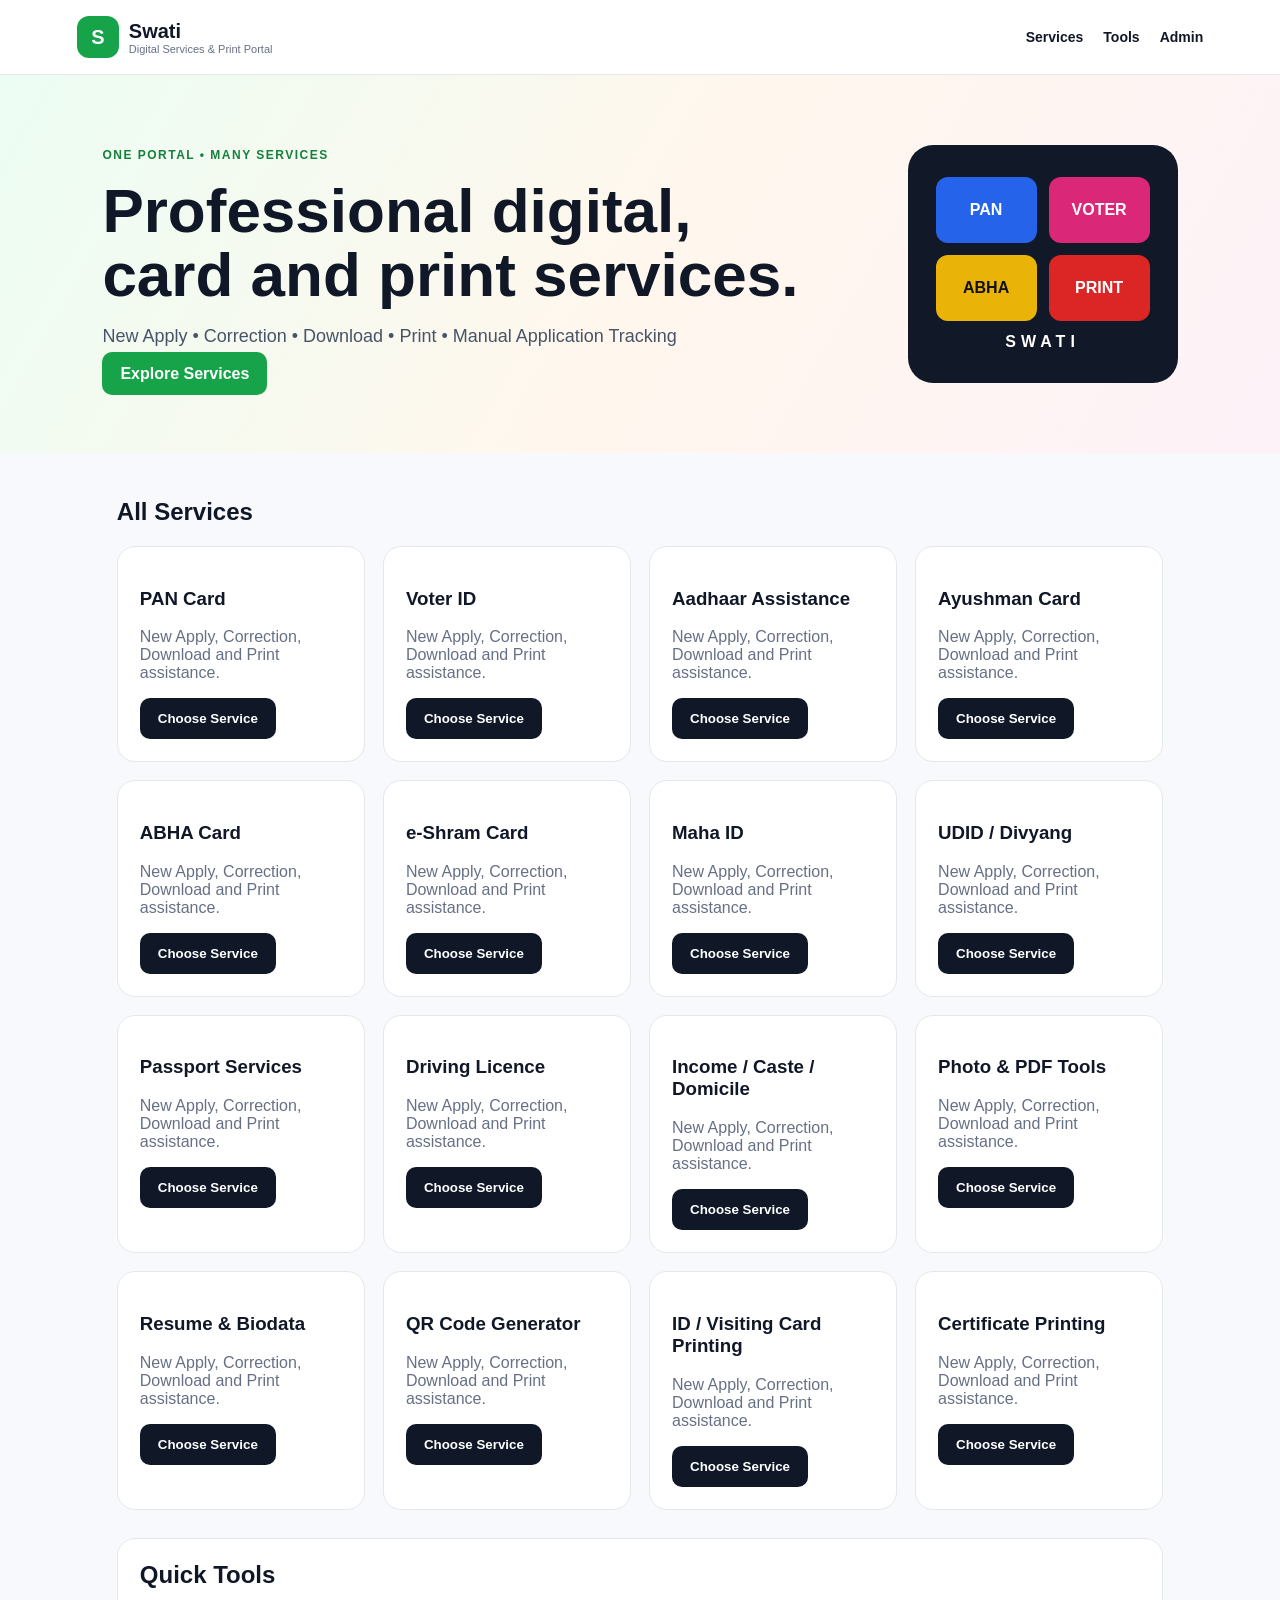
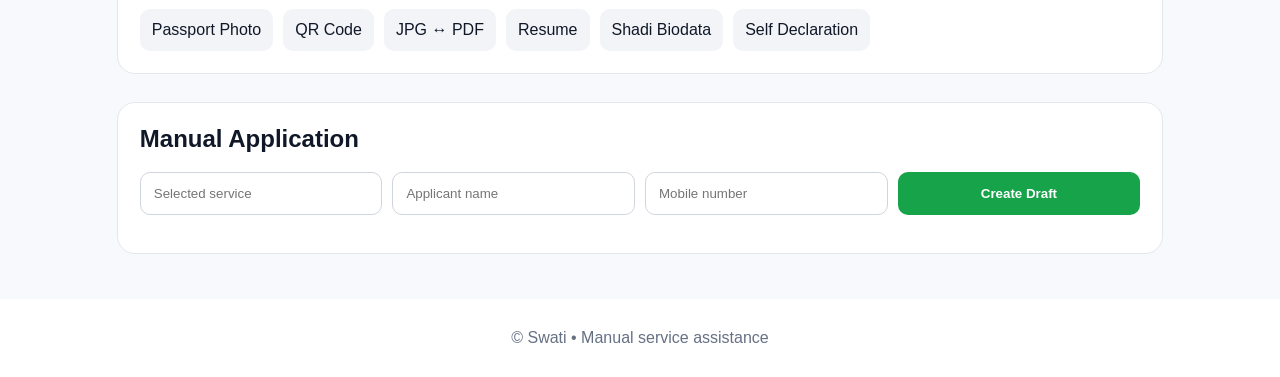
==== public/index.html @ 7cbd3448 "Add files via upload" ====
<!doctype html><html lang="en"><head><meta charset="utf-8"><meta name="viewport" content="width=device-width,initial-scale=1"><title>Swati | Digital Services & Print Portal</title><link rel="stylesheet" href="style.css"></head><body>
<header><a class="brand" href="index.html"><b>S</b><span>Swati<small>Digital Services & Print Portal</small></span></a><nav><a href="#services">Services</a><a href="#tools">Tools</a><a href="admin.html">Admin</a></nav></header>
<section class="hero"><div><label>ONE PORTAL • MANY SERVICES</label><h1>Professional digital, card and print services.</h1><p>New Apply • Correction • Download • Print • Manual Application Tracking</p><a class="btn green" href="#services">Explore Services</a></div><div class="hero-art"><i class="c blue">PAN</i><i class="c pink">VOTER</i><i class="c yellow">ABHA</i><i class="c red">PRINT</i><strong>SWATI</strong></div></section>
<main><section id="services"><h2>All Services</h2><div class="grid" id="serviceGrid"></div></section><section id="tools" class="panel"><h2>Quick Tools</h2><div class="chips"><span>Passport Photo</span><span>QR Code</span><span>JPG ↔ PDF</span><span>Resume</span><span>Shadi Biodata</span><span>Self Declaration</span></div></section><section class="panel"><h2>Manual Application</h2><form id="appForm"><input id="serviceName" placeholder="Selected service" required><input placeholder="Applicant name" required><input placeholder="Mobile number" required><button class="btn green">Create Draft</button></form><p id="notice"></p></section></main><footer>© Swati • Manual service assistance</footer><script src="app.js"></script></body></html>
---- public/style.css ----
*{box-sizing:border-box}body{margin:0;font-family:Arial,sans-serif;background:#f7f9fc;color:#101828}a{text-decoration:none;color:inherit}header{display:flex;justify-content:space-between;align-items:center;padding:16px 6%;background:#fff;border-bottom:1px solid #e4e7ec;position:sticky;top:0;z-index:2}.brand{display:flex;align-items:center;gap:10px;font-size:20px;font-weight:800}.brand b{display:grid;place-items:center;background:#16a34a;color:#fff;border-radius:12px;width:42px;height:42px}.brand small{display:block;font-size:11px;color:#667085;font-weight:400}nav{display:flex;gap:20px;font-size:14px;font-weight:700}.hero{display:flex;justify-content:space-between;gap:30px;padding:70px 8%;background:linear-gradient(120deg,#ecfdf3,#fff7ed,#fdf2f8)}label{font-size:12px;letter-spacing:1.5px;font-weight:800;color:#15803d}.hero h1{font-size:clamp(34px,5vw,62px);max-width:700px;line-height:1.04;margin:16px 0}.hero p{color:#475467;font-size:18px}.btn,button{border:0;border-radius:10px;padding:13px 18px;font-weight:800;cursor:pointer}.green{background:#16a34a;color:white}.red{background:#dc2626;color:white}.hero-art{background:#111827;color:#fff;border-radius:25px;padding:28px;display:grid;grid-template-columns:1fr 1fr;gap:12px;min-width:270px;align-content:center}.c{padding:24px 10px;text-align:center;border-radius:12px;font-style:normal;font-weight:900}.blue{background:#2563eb}.pink{background:#db2777}.yellow{background:#eab308;color:#111}.hero-art .red{background:#dc2626}.hero-art strong{grid-column:1/-1;text-align:center;letter-spacing:5px}main{max-width:1200px;margin:auto;padding:45px 6%}h2{margin-top:0}.grid{display:grid;grid-template-columns:repeat(auto-fit,minmax(230px,1fr));gap:18px}.card,.panel{background:#fff;border:1px solid #e4e7ec;border-radius:18px;padding:22px}.card p{color:#667085;min-height:40px}.card button{background:#101828;color:#fff}.panel{margin-top:28px}.chips{display:flex;flex-wrap:wrap;gap:10px}.chips span{background:#f2f4f7;padding:12px;border-radius:10px}.panel form{display:grid;grid-template-columns:repeat(auto-fit,minmax(180px,1fr));gap:10px}.panel input{padding:13px;border:1px solid #d0d5dd;border-radius:10px}.admin-head{display:flex;justify-content:space-between;gap:20px;flex-wrap:wrap}.stats{display:grid;grid-template-columns:repeat(auto-fit,minmax(140px,1fr));gap:14px;margin-top:25px}.stats div{background:#111827;color:#fff;border-radius:15px;padding:20px}.stats b,.stats small{display:block}.admin-grid{display:grid;grid-template-columns:1fr 1fr;gap:18px}.panel li{margin:10px 0}table{width:100%;border-collapse:collapse}th,td{padding:12px;text-align:left;border-bottom:1px solid #e4e7ec}footer{text-align:center;background:#fff;padding:30px;color:#667085}@media(max-width:700px){nav{display:none}.hero{flex-direction:column;padding:45px 6%}.hero-art{min-width:0}.admin-grid{grid-template-columns:1fr}}
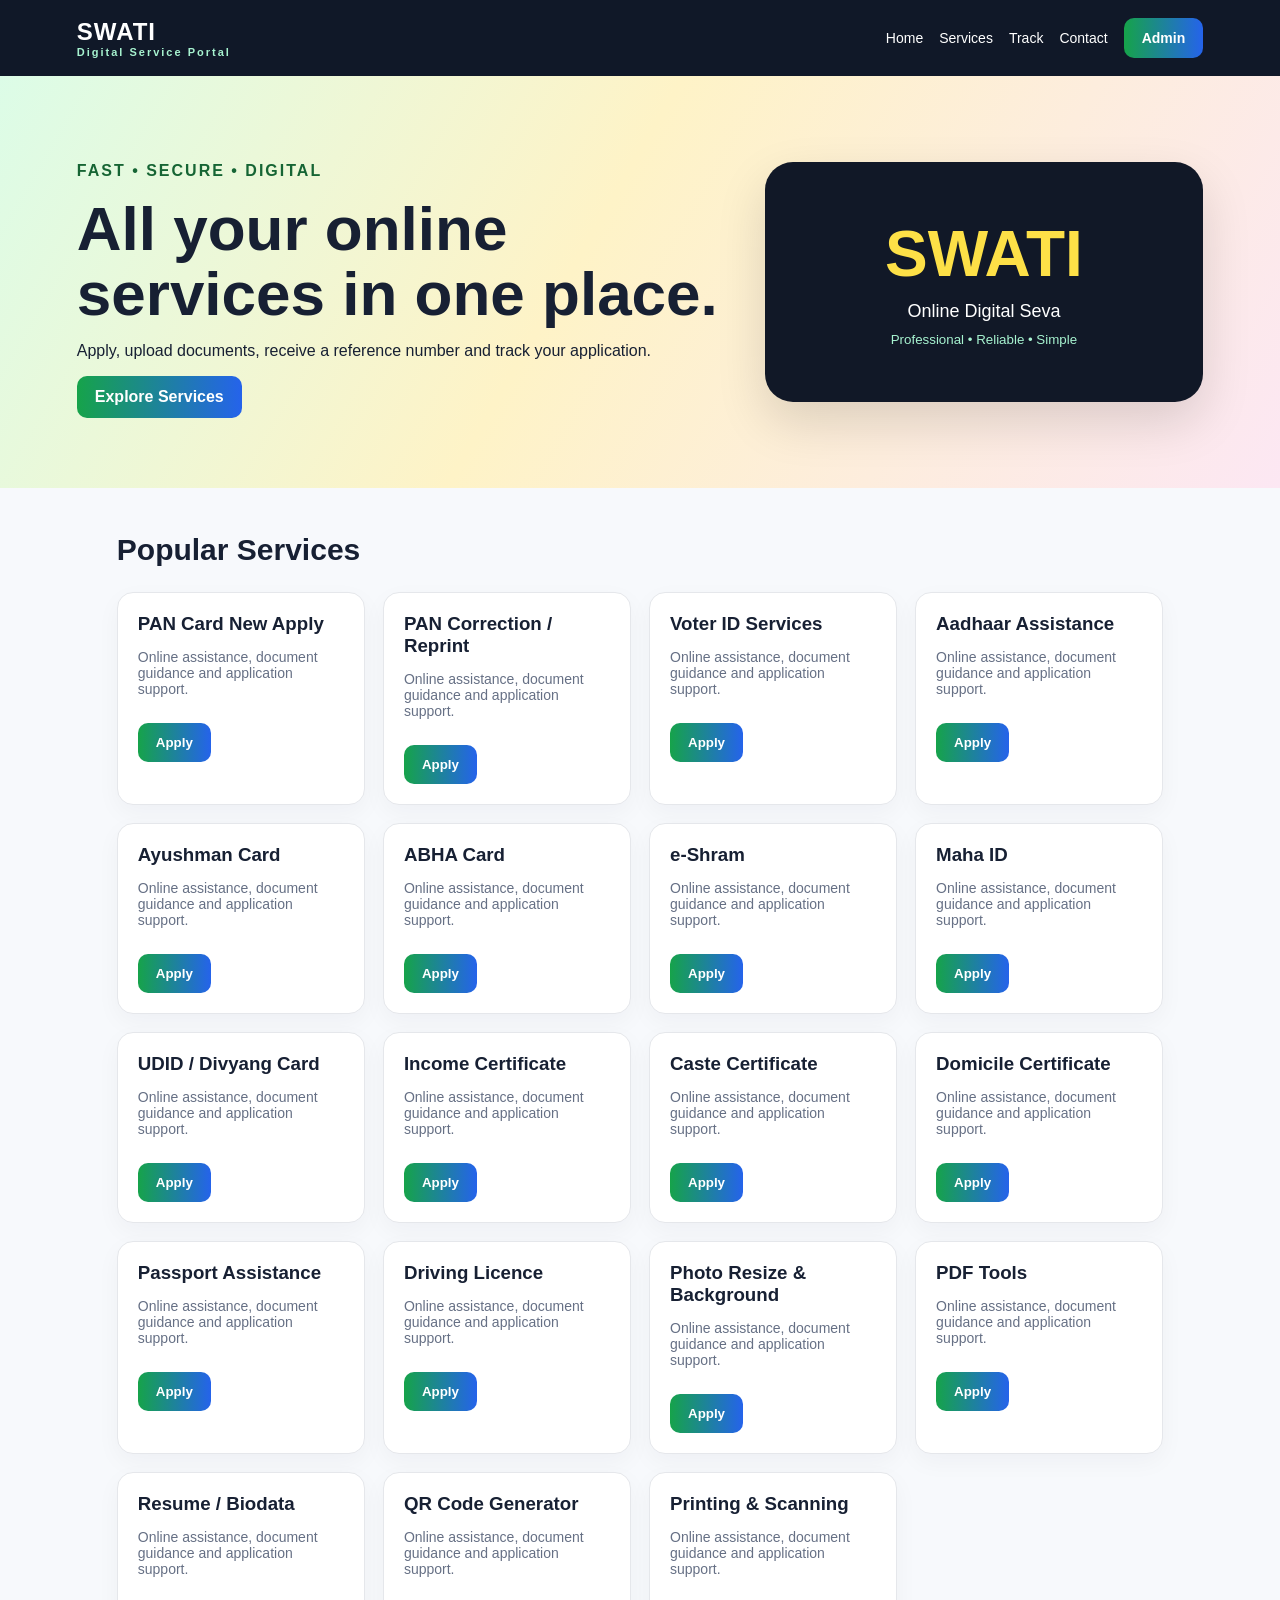
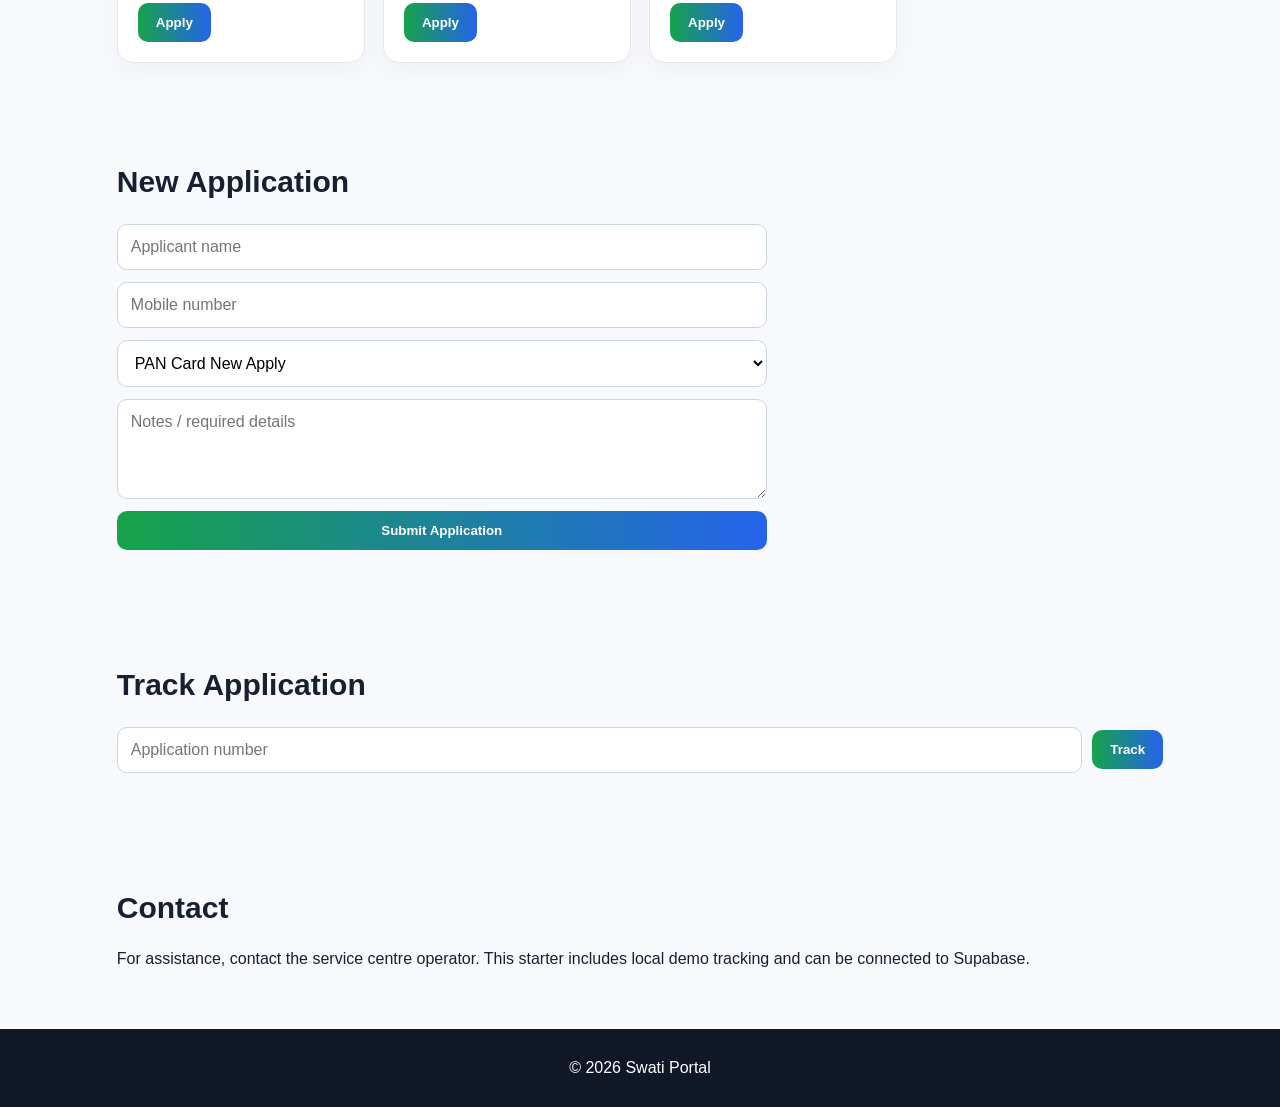
==== commit 8364d052: "Add files via upload" ====
--- a/public/index.html
+++ b/public/index.html
@@ -1,4 +1,16 @@
-<!doctype html><html lang="en"><head><meta charset="utf-8"><meta name="viewport" content="width=device-width,initial-scale=1"><title>Swati | Digital Services & Print Portal</title><link rel="stylesheet" href="style.css"></head><body>
-<header><a class="brand" href="index.html"><b>S</b><span>Swati<small>Digital Services & Print Portal</small></span></a><nav><a href="#services">Services</a><a href="#tools">Tools</a><a href="admin.html">Admin</a></nav></header>
-<section class="hero"><div><label>ONE PORTAL • MANY SERVICES</label><h1>Professional digital, card and print services.</h1><p>New Apply • Correction • Download • Print • Manual Application Tracking</p><a class="btn green" href="#services">Explore Services</a></div><div class="hero-art"><i class="c blue">PAN</i><i class="c pink">VOTER</i><i class="c yellow">ABHA</i><i class="c red">PRINT</i><strong>SWATI</strong></div></section>
-<main><section id="services"><h2>All Services</h2><div class="grid" id="serviceGrid"></div></section><section id="tools" class="panel"><h2>Quick Tools</h2><div class="chips"><span>Passport Photo</span><span>QR Code</span><span>JPG ↔ PDF</span><span>Resume</span><span>Shadi Biodata</span><span>Self Declaration</span></div></section><section class="panel"><h2>Manual Application</h2><form id="appForm"><input id="serviceName" placeholder="Selected service" required><input placeholder="Applicant name" required><input placeholder="Mobile number" required><button class="btn green">Create Draft</button></form><p id="notice"></p></section></main><footer>© Swati • Manual service assistance</footer><script src="app.js"></script></body></html>+<!doctype html>
+<html lang="en">
+<head>
+<meta charset="utf-8"><meta name="viewport" content="width=device-width,initial-scale=1">
+<title>Swati Portal</title><link rel="stylesheet" href="style.css">
+</head>
+<body>
+<header class="top"><div class="brand">SWATI <span>Digital Service Portal</span></div><nav><a href="#home">Home</a><a href="#services">Services</a><a href="#track">Track</a><a href="#contact">Contact</a><a class="btn" href="admin.html">Admin</a></nav></header>
+<main>
+<section id="home" class="hero"><div><p class="eyebrow">FAST • SECURE • DIGITAL</p><h1>All your online services in one place.</h1><p>Apply, upload documents, receive a reference number and track your application.</p><a class="btn" href="#services">Explore Services</a></div><div class="hero-card"><b>SWATI</b><span>Online Digital Seva</span><small>Professional • Reliable • Simple</small></div></section>
+<section id="services"><h2>Popular Services</h2><div id="serviceGrid" class="grid"></div></section>
+<section id="apply" class="panel"><h2>New Application</h2><form id="applicationForm"><input id="appName" required placeholder="Applicant name"><input id="appMobile" required placeholder="Mobile number"><select id="appService" required></select><textarea id="appNote" placeholder="Notes / required details"></textarea><button class="btn" type="submit">Submit Application</button></form><p id="appResult" class="result"></p></section>
+<section id="track" class="panel"><h2>Track Application</h2><div class="inline"><input id="trackId" placeholder="Application number"><button class="btn" id="trackBtn">Track</button></div><p id="trackResult" class="result"></p></section>
+<section id="contact" class="panel"><h2>Contact</h2><p>For assistance, contact the service centre operator. This starter includes local demo tracking and can be connected to Supabase.</p></section>
+</main><footer>© 2026 Swati Portal</footer><script src="app.js"></script>
+</body></html>
--- a/public/style.css
+++ b/public/style.css
@@ -1 +1 @@
-*{box-sizing:border-box}body{margin:0;font-family:Arial,sans-serif;background:#f7f9fc;color:#101828}a{text-decoration:none;color:inherit}header{display:flex;justify-content:space-between;align-items:center;padding:16px 6%;background:#fff;border-bottom:1px solid #e4e7ec;position:sticky;top:0;z-index:2}.brand{display:flex;align-items:center;gap:10px;font-size:20px;font-weight:800}.brand b{display:grid;place-items:center;background:#16a34a;color:#fff;border-radius:12px;width:42px;height:42px}.brand small{display:block;font-size:11px;color:#667085;font-weight:400}nav{display:flex;gap:20px;font-size:14px;font-weight:700}.hero{display:flex;justify-content:space-between;gap:30px;padding:70px 8%;background:linear-gradient(120deg,#ecfdf3,#fff7ed,#fdf2f8)}label{font-size:12px;letter-spacing:1.5px;font-weight:800;color:#15803d}.hero h1{font-size:clamp(34px,5vw,62px);max-width:700px;line-height:1.04;margin:16px 0}.hero p{color:#475467;font-size:18px}.btn,button{border:0;border-radius:10px;padding:13px 18px;font-weight:800;cursor:pointer}.green{background:#16a34a;color:white}.red{background:#dc2626;color:white}.hero-art{background:#111827;color:#fff;border-radius:25px;padding:28px;display:grid;grid-template-columns:1fr 1fr;gap:12px;min-width:270px;align-content:center}.c{padding:24px 10px;text-align:center;border-radius:12px;font-style:normal;font-weight:900}.blue{background:#2563eb}.pink{background:#db2777}.yellow{background:#eab308;color:#111}.hero-art .red{background:#dc2626}.hero-art strong{grid-column:1/-1;text-align:center;letter-spacing:5px}main{max-width:1200px;margin:auto;padding:45px 6%}h2{margin-top:0}.grid{display:grid;grid-template-columns:repeat(auto-fit,minmax(230px,1fr));gap:18px}.card,.panel{background:#fff;border:1px solid #e4e7ec;border-radius:18px;padding:22px}.card p{color:#667085;min-height:40px}.card button{background:#101828;color:#fff}.panel{margin-top:28px}.chips{display:flex;flex-wrap:wrap;gap:10px}.chips span{background:#f2f4f7;padding:12px;border-radius:10px}.panel form{display:grid;grid-template-columns:repeat(auto-fit,minmax(180px,1fr));gap:10px}.panel input{padding:13px;border:1px solid #d0d5dd;border-radius:10px}.admin-head{display:flex;justify-content:space-between;gap:20px;flex-wrap:wrap}.stats{display:grid;grid-template-columns:repeat(auto-fit,minmax(140px,1fr));gap:14px;margin-top:25px}.stats div{background:#111827;color:#fff;border-radius:15px;padding:20px}.stats b,.stats small{display:block}.admin-grid{display:grid;grid-template-columns:1fr 1fr;gap:18px}.panel li{margin:10px 0}table{width:100%;border-collapse:collapse}th,td{padding:12px;text-align:left;border-bottom:1px solid #e4e7ec}footer{text-align:center;background:#fff;padding:30px;color:#667085}@media(max-width:700px){nav{display:none}.hero{flex-direction:column;padding:45px 6%}.hero-art{min-width:0}.admin-grid{grid-template-columns:1fr}}+*{box-sizing:border-box}body{margin:0;font-family:Inter,Arial,sans-serif;color:#172033;background:#f7f9fc}a{text-decoration:none;color:inherit}.top{display:flex;justify-content:space-between;align-items:center;gap:20px;padding:18px 6%;background:#101828;color:white;position:sticky;top:0;z-index:2}.brand{font-size:24px;font-weight:900;letter-spacing:1px}.brand span{display:block;font-size:11px;color:#a7f3d0;letter-spacing:2px}.top nav{display:flex;gap:16px;align-items:center;flex-wrap:wrap;font-size:14px}.btn{display:inline-block;border:0;border-radius:10px;padding:12px 18px;background:linear-gradient(90deg,#16a34a,#2563eb);color:white;font-weight:800;cursor:pointer}.hero{display:grid;grid-template-columns:1.5fr 1fr;gap:30px;align-items:center;padding:70px 6%;background:linear-gradient(120deg,#dcfce7,#fef3c7 45%,#fce7f3)}.hero.compact{padding:45px 6%}h1{font-size:clamp(34px,5vw,62px);line-height:1.05;margin:10px 0}h2{font-size:30px;margin-top:0}.eyebrow{font-weight:900;color:#166534;letter-spacing:2px}.hero-card{min-height:240px;border-radius:28px;background:#111827;color:white;display:flex;flex-direction:column;justify-content:center;align-items:center;gap:10px;box-shadow:0 20px 50px #0002}.hero-card b{font-size:64px;color:#fde047}.hero-card span{font-size:18px}.hero-card small{color:#a7f3d0}.panel,section#services{padding:45px 6%;max-width:1200px;margin:auto}.grid{display:grid;grid-template-columns:repeat(auto-fit,minmax(220px,1fr));gap:18px}.card,.stats>div{background:white;border:1px solid #e5e7eb;border-radius:16px;padding:20px;box-shadow:0 8px 25px #1018280a}.card h3{margin:0 0 8px}.card p,.muted{color:#667085;font-size:14px}.card button{margin-top:12px}.panel{margin-top:12px}.panel form{display:grid;gap:12px;max-width:650px}input,select,textarea{width:100%;padding:13px;border:1px solid #cbd5e1;border-radius:10px;background:white;font:inherit}textarea{min-height:100px}.inline{display:flex;gap:10px;align-items:center;flex-wrap:wrap}.inline input{flex:1;min-width:180px}.result{font-weight:700;color:#166534}.stats{display:grid;grid-template-columns:repeat(auto-fit,minmax(160px,1fr));gap:16px;padding:25px 6%;max-width:1200px;margin:auto}.stats b{display:block;font-size:34px;color:#2563eb}.stats span{color:#667085}footer{text-align:center;padding:30px;background:#101828;color:white}@media(max-width:700px){.top{align-items:flex-start;flex-direction:column}.hero{grid-template-columns:1fr;padding-top:45px}}
